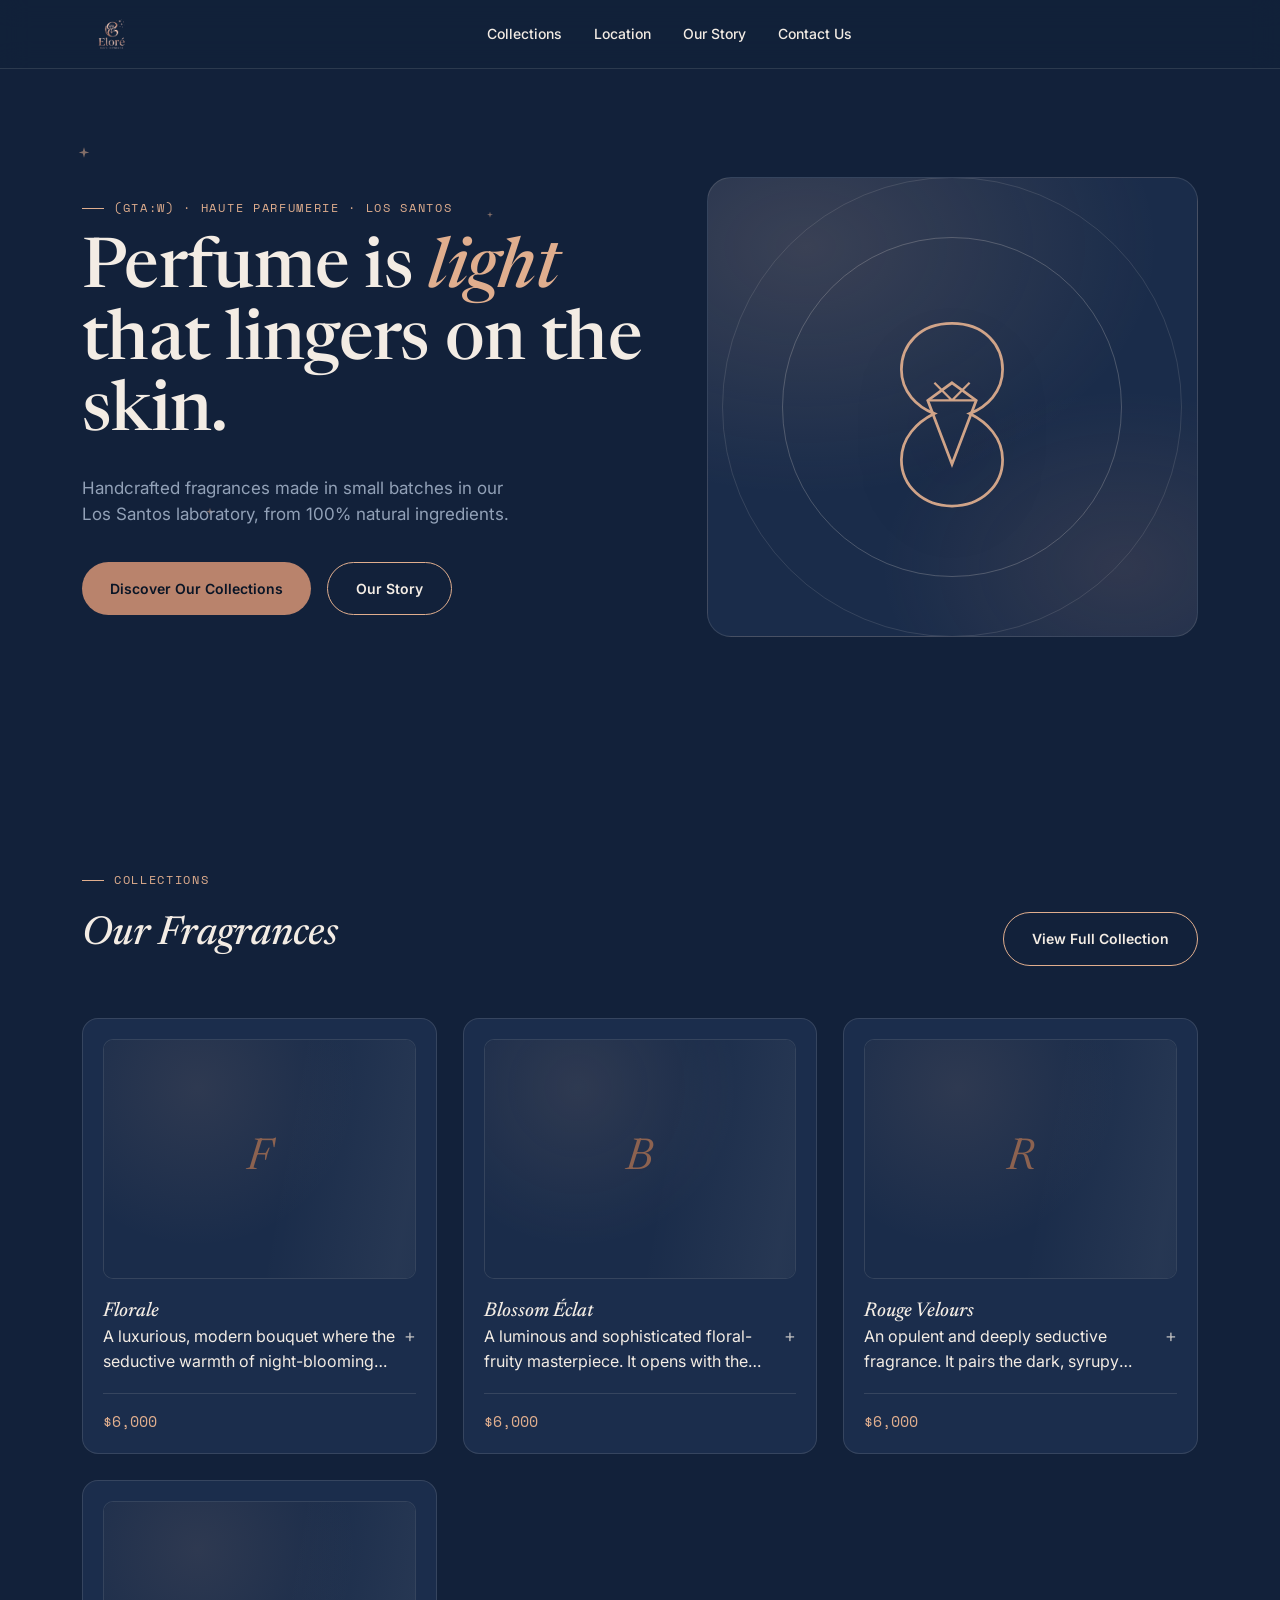
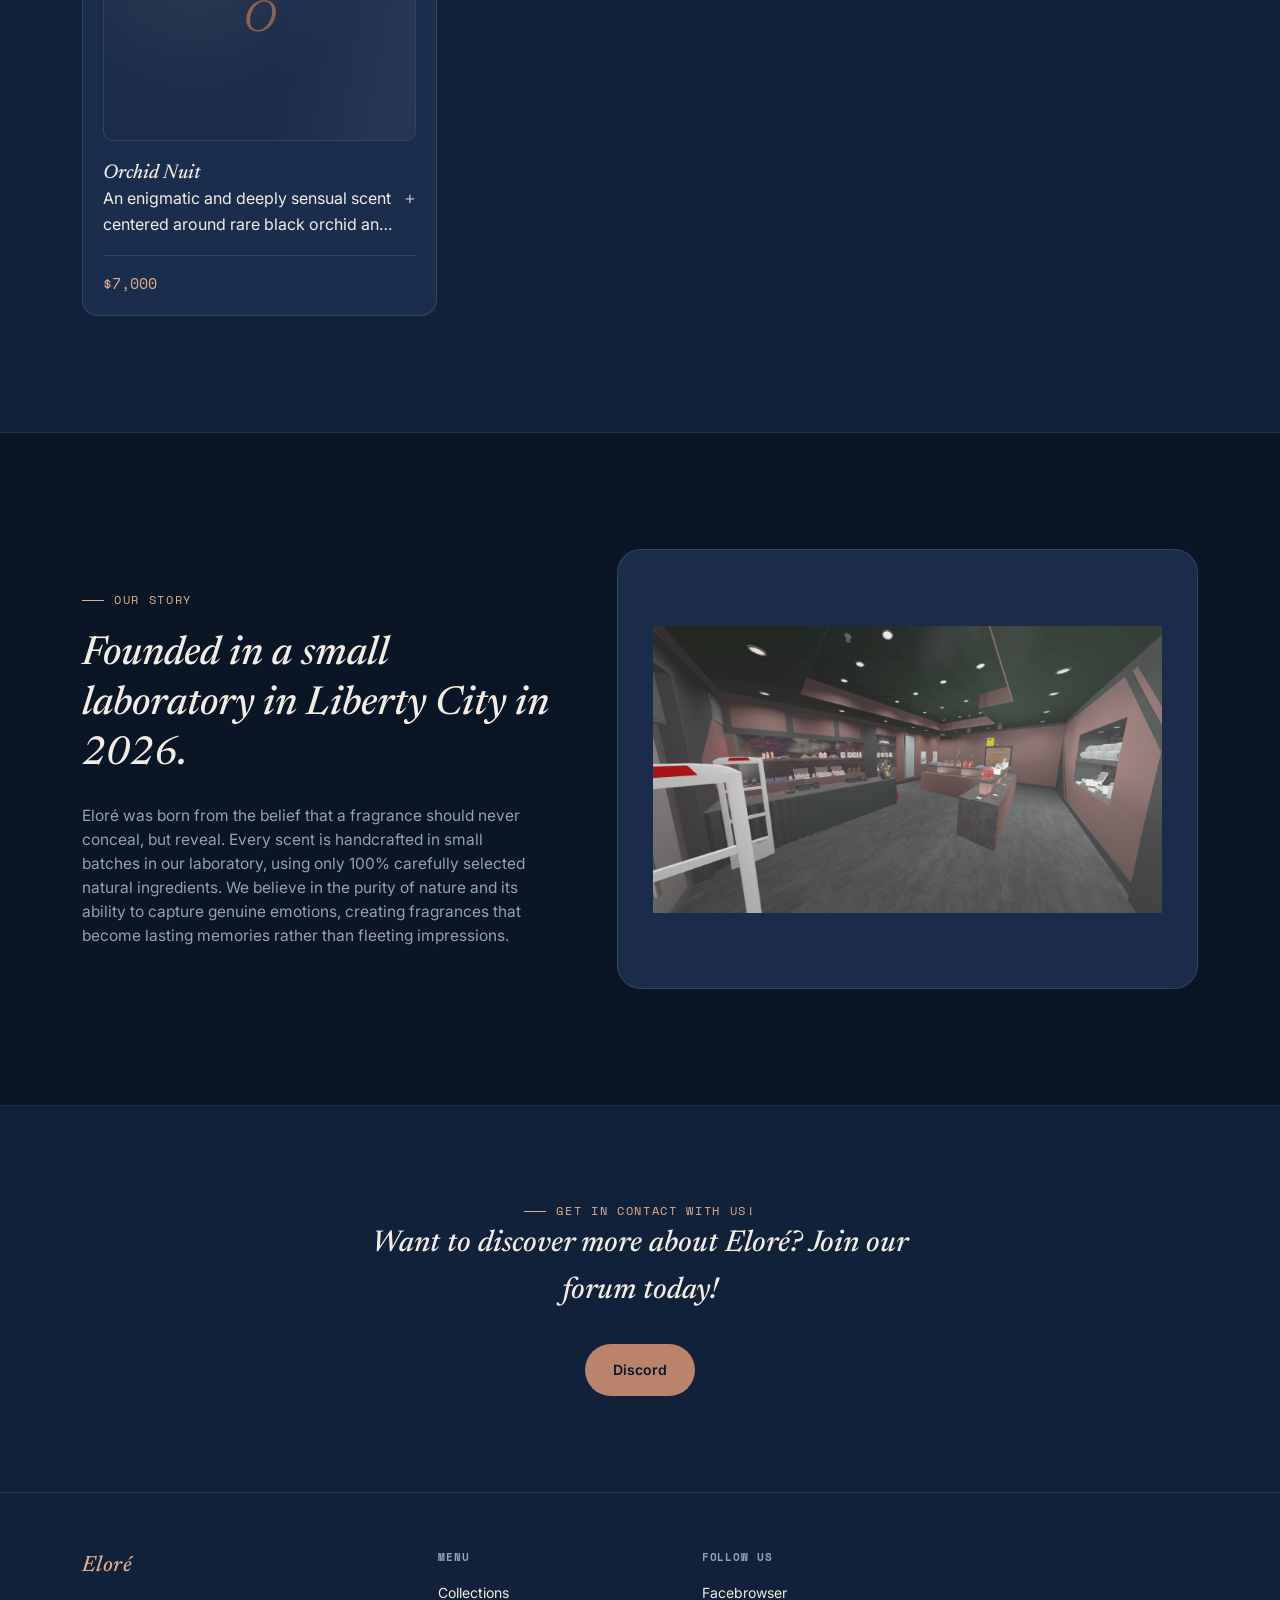
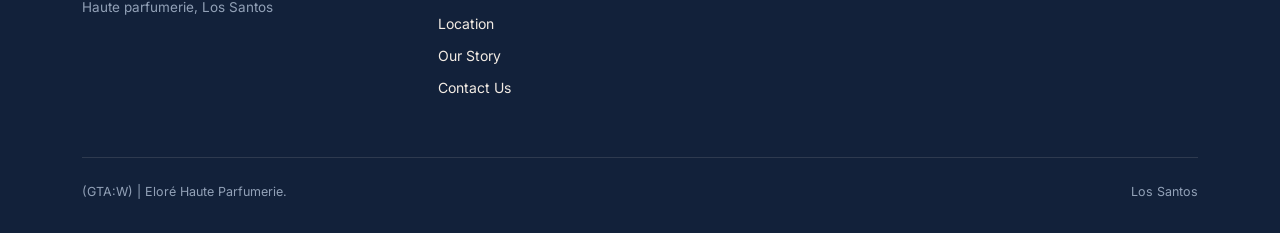
==== index.html @ 115c3287 "Add files via upload" ====
<!DOCTYPE html>
<html lang="en">
<head>
<meta charset="UTF-8">
<meta name="viewport" content="width=device-width, initial-scale=1.0">
<title>Eloré — Haute Parfumerie | GTA:W</title>
<meta name="description" content="Eloré, haute parfumerie in Los Santos.">
<meta property="og:title" content="Eloré — Haute Parfumerie">
<meta property="og:description" content="Eloré, haute parfumerie in Los Santos.">
<meta property="og:image" content="images/hero.png">
<link rel="icon" type="image/png" sizes="32x32" href="images/favicon/favicon-32x32.png">
<link rel="icon" type="image/png" sizes="16x16" href="images/favicon/favicon-16x16.png">
<link rel="shortcut icon" href="images/favicon/favicon.ico">
<link rel="apple-touch-icon" sizes="180x180" href="images/favicon/apple-touch-icon.png">
<link rel="manifest" href="site.webmanifest">
<link rel="preconnect" href="https://fonts.googleapis.com">
<link rel="preconnect" href="https://fonts.gstatic.com" crossorigin>
<link href="https://fonts.googleapis.com/css2?family=Newsreader:ital,wght@0,400;0,500;1,400;1,500&family=Inter:wght@400;500;600&family=Space+Mono:wght@400;700&display=swap" rel="stylesheet">
<link rel="stylesheet" href="css/style.css">
</head>
<body>

<nav class="nav">
  <div class="nav-inner">
    <a class="logo-link" href="index.html">
      <img src="images/logo.png" alt="Eloré Haute Parfumerie" class="logo-img">
    </a>
    <ul class="nav-links">
      <li><a href="collections.html">Collections</a></li>
      <li><a href="location.html">Location</a></li>
      <li><a href="#storia">Our Story</a></li>
      <li><a href="#contatti">Contact Us</a></li>
    </ul>
    <div class="nav-actions">
      <button type="button" class="nav-toggle" aria-label="Menu" aria-expanded="false">
        <svg viewBox="0 0 24 24" fill="none" stroke="currentColor" stroke-width="1.8"><path d="M3 6h18M3 12h18M3 18h18"/></svg>
      </button>
    </div>
  </div>
</nav>

<section class="hero">
  <div class="sparkle-field" aria-hidden="true">
    <span class="sparkle sparkle-1"><svg viewBox="0 0 24 24" fill="currentColor"><path d="M12 2l2 7 7 2-7 2-2 7-2-7-7-2 7-2z"/></svg></span>
    <span class="sparkle sparkle-2"><svg viewBox="0 0 24 24" fill="currentColor"><path d="M12 2l2 7 7 2-7 2-2 7-2-7-7-2 7-2z"/></svg></span>
    <span class="sparkle sparkle-3"><svg viewBox="0 0 24 24" fill="currentColor"><path d="M12 2l2 7 7 2-7 2-2 7-2-7-7-2 7-2z"/></svg></span>
  </div>
  <div class="container hero-inner">
    <div class="hero-copy">
      <span class="eyebrow">(GTA:W) · Haute Parfumerie · Los Santos</span>
      <h1>Perfume is <em>light</em><br>that lingers on the skin.</h1>
      <p>Handcrafted fragrances made in small batches in our Los Santos laboratory, from 100% natural ingredients.</p>
      <div class="hero-actions">
        <a href="collections.html" class="btn btn-primary">Discover Our Collections</a>
        <a href="#storia" class="btn btn-ghost">Our Story</a>
      </div>
    </div>
    <div class="hero-visual">
      <div class="ring ring--a" aria-hidden="true"></div>
      <div class="ring ring--b" aria-hidden="true"></div>
      <svg class="hero-glyph" viewBox="0 0 200 200" fill="none" xmlns="http://www.w3.org/2000/svg" aria-hidden="true">
        <path d="M100 24c-30 0-46 20-46 42 0 20 14 34 30 40-16 8-30 22-30 42 0 24 20 42 46 42s46-18 46-42c0-20-14-34-30-42 16-6 30-20 30-40 0-22-16-42-46-42z" stroke="#E0AE8E" stroke-width="2.5"/>
        <path d="M100 78l22 16-22 58-22-58z" stroke="#E0AE8E" stroke-width="2.5"/>
        <path d="M78 94h44M84 78l16 16-16 0M116 78l-16 16 16 0" stroke="#E0AE8E" stroke-width="2"/>
      </svg>
    </div>
  </div>
</section>

<section class="collection" id="collezione">
  <div class="container">
    <div class="collection-head reveal">
      <div>
        <span class="eyebrow">Collections</span>
        <h2 class="collection-title">Our Fragrances</h2>
      </div>
      <a href="collections.html" class="btn btn-ghost">View Full Collection</a>
    </div>

    <!-- Preview only — full catalogue in collections.html, both read
         the same list from js/products.js -->
    <div class="product-grid" id="productGrid"></div>
  </div>
</section>

<section class="about" id="storia">
  <div class="container about-inner">
    <div>
      <span class="eyebrow">Our Story</span>
      <h2>Founded in a small laboratory in Liberty City in 2026.</h2>
      <p>Eloré was born from the belief that a fragrance should never conceal, but reveal. Every scent is handcrafted in small batches in our laboratory, using only 100% carefully selected natural ingredients. We believe in the purity of nature and its ability to capture genuine emotions, creating fragrances that become lasting memories rather than fleeting impressions.</p>
    </div>
    <div class="image-slot slot-about reveal">
      <img src="images/about.png" alt="Inside the Eloré boutique">
    </div>
  </div>
</section>

<section class="newsletter">
  <div class="container reveal">
    <span class="eyebrow eyebrow-center">Get in contact with us!</span>

    <h2>
      Want to discover more about Eloré?
      Join our forum today!
    </h2>

    <a href="https://discord.gg/XgSGwQNhqN"
       class="btn btn-primary"
       target="_blank"
       rel="noopener noreferrer">
      Discord
    </a>
  </div>
</section>

<footer id="contatti">
  <div class="container">
    <div class="footer-grid">
      <div>
        <span class="logo footer-logo">Eloré</span>
        <p class="footer-location">Haute parfumerie, Los Santos</p>
      </div>
      <div>
        <h4>Menu</h4>
        <ul>
          <li><a href="collections.html">Collections</a></li>
          <li><a href="location.html">Location</a></li>
          <li><a href="#storia">Our Story</a></li>
          <li><a href="#contatti">Contact Us</a></li>
        </ul>
      </div>
      <div>
        <h4>Follow us</h4>
        <ul>
          <li><a href="https://face.gta.world/page/eloreperfumes">Facebrowser</a></li>
        </ul>
      </div>
    </div>
    <div class="footer-bottom">
      <span>(GTA:W) | Eloré Haute Parfumerie.</span>
      <span>Los Santos</span>
    </div>
  </div>
</footer>
<script src="js/products.js"></script>
<script src="js/product-images.js"></script>
<script src="js/render.js"></script>
<script src="js/nav.js"></script>
<script src="js/script.js"></script>
</body>
</html>
---- css/style.css ----
:root{
  --bg: #12213A;
  --bg-deep: #0A1526;
  --bg-warm: #1A2C4A;
  --surface: #1B2D4C;
  --surface-hi: #223759;
  --ink: #F3ECE4;
  --ink-soft: #92A1B7;
  --ink-faint: #6C7A90;
  --rose: #B9836C;
  --rose-deep: #E0AE8E;
  --rose-dim: #8C6250;
  --line: rgba(243,236,228,0.12);
  --line-hi: rgba(243,236,228,0.22);
  --ok: #8FBF9F;
  --err: #D98B7A;

  --display: 'Newsreader', serif;
  --body: 'Inter', sans-serif;
  --mono: 'Space Mono', monospace;

  --radius-sm: 10px;
  --radius: 16px;
  --radius-lg: 24px;
  --ease: cubic-bezier(.22,.75,.28,1);
}

*{ box-sizing: border-box; margin:0; padding:0; }
html{ scroll-behavior: smooth; }
body{
  background: var(--bg);
  color: var(--ink);
  font-family: var(--body);
  line-height: 1.55;
  -webkit-font-smoothing: antialiased;
  overflow-x: hidden;
}
body.lock{ overflow: hidden; }
a{ color: inherit; text-decoration: none; }
img, svg{ display:block; max-width:100%; }
button{ font: inherit; cursor:pointer; border:none; background:none; color: inherit; }
ul{ list-style:none; }
.container{ max-width: 1180px; margin: 0 auto; padding: 0 32px; }
section{ position: relative; }

::selection{ background: var(--rose); color: var(--bg-deep); }
:focus-visible{ outline: 2px solid var(--rose-deep); outline-offset: 3px; border-radius: 4px; }

.eyebrow{
  font-family: var(--mono);
  font-size: 12px;
  letter-spacing: 0.14em;
  text-transform: uppercase;
  color: var(--rose-deep);
  display: flex;
  align-items: center;
  gap: 10px;
}

.eyebrow-center{
  justify-content: center;
}

.eyebrow::before{
  content:'';
  width: 22px; height:1px;
  background: var(--rose-deep);
  display:inline-block;
}

/* ---------- ambient sparkle motif (signature element, echoes the mark) ---------- */
.sparkle-field{ position:absolute; inset:0; pointer-events:none; overflow:hidden; z-index:0; }
.sparkle{
  position:absolute;
  color: var(--rose-deep);
  opacity: .55;
  animation: twinkle 4.5s ease-in-out infinite;
}
.sparkle svg{ width: 100%; height: 100%; }
@keyframes twinkle{
  0%, 100%{ opacity: .18; transform: scale(.85); }
  50%{ opacity: .7; transform: scale(1); }
}

.divider{
  display:block;
  width: 100%;
  height: 46px;
  color: var(--line-hi);
}

/* ---------- IMAGE SLOTS / remote product art ---------- */
.image-slot{
  position: relative;
  width: 100%;
  border-radius: var(--radius-lg);
  border: 1px solid var(--line);
  background: var(--bg-warm);
  overflow: hidden;
  display: flex;
  align-items: center;
  justify-content: center;
}
.image-slot img{
  position: absolute;
  inset: 0;
  width: 100%;
  height: 100%;
  object-fit: contain;
  object-position: center;
  padding: 6%;
  box-sizing: border-box;
}
.image-slot img.art-photo{
  opacity: 0;
  transition: opacity .5s var(--ease);
}
.image-slot img.art-photo.loaded{ opacity: 1; }
.slot-tall{ height: 480px; }
.slot-about{ height: 440px; }
.slot-map{ height: 420px; }

/* product art placeholder (used until the remote image finishes loading, or if a link is missing) */
.art-fallback{
  position: relative;
  z-index: 0;
  width: 100%; height: 100%;
  display:flex; align-items:center; justify-content:center;
  font-family: var(--display);
  font-style: italic;
  font-size: 44px;
  color: var(--rose-dim);
  background:
    radial-gradient(circle at 30% 20%, rgba(224,174,142,0.10), transparent 55%),
    var(--bg-warm);
}
.art-fallback::after{
  content:'';
  position:absolute; inset:0;
  background: linear-gradient(100deg, transparent 30%, rgba(243,236,228,0.06) 50%, transparent 70%);
  background-size: 200% 100%;
  animation: shimmer 2.2s ease-in-out infinite;
}
@keyframes shimmer{
  0%{ background-position: 150% 0; }
  100%{ background-position: -50% 0; }
}
@media (prefers-reduced-motion: reduce){
  .art-fallback::after{ animation: none; }
}

/* ---------- NAV ---------- */
.nav{
  position: sticky; top:0; z-index: 100;
  background: rgba(18,33,58,0.82);
  backdrop-filter: blur(14px);
  -webkit-backdrop-filter: blur(14px);
  border-bottom: 1px solid var(--line);
  transition: border-color .3s ease, box-shadow .3s ease;
}
.nav.scrolled{ box-shadow: 0 12px 30px rgba(5,10,20,0.28); border-bottom-color: var(--line-hi); }
.nav-inner{
  display:flex; align-items:center; justify-content:space-between;
  gap: 20px;
  padding: 12px 32px;
  max-width: 1180px; margin:0 auto;
}
.logo-link{ display:flex; align-items:center; gap:10px; }
.logo-img{ height: 44px; width: auto; }
.logo{
  font-family: var(--display);
  font-style: italic;
  font-size: 24px;
  font-weight: 500;
  letter-spacing: 0.02em;
  color: var(--rose-deep);
}
.nav-links{
  display:flex; align-items:center; gap: 32px;
  font-size: 14px;
  font-weight: 500;
}
.nav-links a{ position: relative; padding-bottom: 4px; }
.nav-links a::after{
  content:'';
  position:absolute; left:0; bottom:0;
  width:0; height:1px;
  background: var(--rose-deep);
  transition: width 0.25s var(--ease);
}
.nav-links a:hover::after{ width:100%; }
.nav-actions{ display:flex; align-items:center; gap: 10px; }

/* cart trigger */
.cart-btn{
  position: relative;
  display:flex; align-items:center; justify-content:center;
  width: 40px; height: 40px;
  border-radius: 100px;
  border: 1px solid var(--line-hi);
  transition: border-color .2s ease, background .2s ease;
}
.cart-btn:hover{ border-color: var(--rose-deep); background: var(--surface); }
.cart-btn svg{ width:17px; height:17px; }
.cart-count{
  position:absolute; top:-6px; right:-6px;
  min-width: 18px; height:18px; padding: 0 4px;
  border-radius: 100px;
  background: var(--rose);
  color: var(--bg-deep);
  font-family: var(--mono);
  font-size: 10px; font-weight:700;
  display:flex; align-items:center; justify-content:center;
  transform: scale(0); transition: transform .25s var(--ease);
}
.cart-count.show{ transform: scale(1); }
.nav-toggle{ display:none; }

/* ---------- HERO ---------- */
.hero{
  padding: 108px 0 76px;
  overflow: hidden;
}
.hero-inner{
  position: relative;
  display:grid;
  grid-template-columns: 1.08fr 0.92fr;
  gap: 48px;
  align-items:center;
}
.hero-copy{ position: relative; z-index: 1; }
.hero-mark{
  display:inline-flex; align-items:center; gap:9px;
  margin-bottom: 22px;
}
.hero-mark img{ height: 30px; width:auto; opacity:.92; }
.hero-copy h1{
  font-family: var(--display);
  font-weight: 500;
  font-size: clamp(42px, 5.4vw, 74px);
  line-height: 1.03;
  letter-spacing: -0.01em;
  margin: 18px 0 26px;
}
.hero-copy h1 em{ font-style: italic; color: var(--rose-deep); }
.hero-copy p{
  font-size: 17px;
  color: var(--ink-soft);
  max-width: 440px;
  margin-bottom: 34px;
}
.hero-actions{ display:flex; gap:16px; flex-wrap:wrap; }

.hero-visual{
  position: relative;
  height: 460px;
  border-radius: var(--radius-lg);
  border: 1px solid var(--line);
  background:
    radial-gradient(120% 90% at 20% 15%, rgba(224,174,142,0.16), transparent 60%),
    radial-gradient(90% 70% at 85% 85%, rgba(185,131,108,0.14), transparent 55%),
    var(--bg-warm);
  overflow: hidden;
  display:flex; align-items:center; justify-content:center;
}
.hero-visual .hero-glyph{ width: 46%; max-width: 220px; opacity: .92; filter: drop-shadow(0 18px 40px rgba(0,0,0,0.35)); }
.hero-visual .ring{
  position:absolute;
  border: 1px solid var(--line-hi);
  border-radius: 50%;
}
.hero-visual .ring--a{ width: 340px; height: 340px; }
.hero-visual .ring--b{ width: 460px; height: 460px; border-color: var(--line); }

/* ---------- BUTTONS ---------- */
.btn{
  display:inline-flex; align-items:center; justify-content:center; gap:9px;
  padding: 15px 28px;
  border-radius: 100px;
  font-size: 14px; font-weight: 600;
  transition: transform 0.2s var(--ease), box-shadow 0.2s var(--ease), background .2s ease, border-color .2s ease;
}
.btn:hover{ transform: translateY(-2px); }
.btn:active{ transform: translateY(0); }
.btn-primary{ background: var(--rose); color: var(--bg-deep); }
.btn-primary:hover{ box-shadow: 0 10px 24px rgba(185,131,108,0.35); }
.btn-primary:disabled{ opacity:.55; cursor:not-allowed; transform:none; box-shadow:none; }
.btn-ghost{ border: 1px solid var(--rose-deep); color: var(--ink); }
.btn-ghost:hover{ background: rgba(224,174,142,0.08); }
.btn-sm{ padding: 10px 18px; font-size: 13px; }
.btn-block{ width:100%; }

/* ---------- COLLECTION ---------- */
.collection{ padding: 116px 0; }
.collection-head{
  display:flex; justify-content:space-between; align-items:flex-end;
  margin-bottom: 52px; gap: 24px; flex-wrap:wrap;
}
.collection-title{
  font-family: var(--display); font-weight:500; font-style: italic;
  font-size: clamp(28px,3.6vw,40px); margin-top:14px;
}
.filters{ display:flex; gap:10px; font-size:13px; font-family: var(--mono); flex-wrap: wrap; }
.filter-btn{
  padding: 8px 16px; border-radius:100px; border:1px solid var(--line);
  color: var(--ink-soft);
  transition: all .2s ease;
}
.filter-btn.active, .filter-btn:hover{
  border-color: var(--rose-deep); color: var(--ink); background: var(--surface);
}

/* ---------- PRICE FILTER ---------- */
.price-filter{
  display:flex; align-items:center; flex-wrap:wrap;
  gap: 20px;
  margin: -26px 0 40px;
  padding: 22px 26px;
  background: var(--surface);
  border: 1px solid var(--line);
  border-radius: var(--radius);
}
.price-filter-form{ display:flex; align-items:flex-end; gap: 14px; flex-wrap: wrap; }
.price-field{ display:flex; flex-direction:column; gap: 6px; }
.price-field label{
  font-family: var(--mono); font-size: 11px; letter-spacing: 0.08em;
  text-transform: uppercase; color: var(--ink-soft);
}
.price-field input{
  width: 110px; padding: 11px 14px; border-radius: 100px;
  border: 1px solid var(--line); background: var(--bg-warm);
  color: var(--ink); font-family: var(--body); font-size: 14px;
}
.price-field input:focus-visible{ outline: 2px solid var(--rose-deep); outline-offset: 2px; }
.price-field input::placeholder{ color: var(--ink-soft); }
.price-sep{ color: var(--ink-soft); padding-bottom: 11px; }
.price-apply, .price-reset{ padding: 11px 22px; font-size: 13px; }
.price-count{ font-family: var(--mono); font-size: 12px; color: var(--ink-soft); margin-left: auto; }
@media (max-width: 700px){
  .price-filter{ margin-top: 4px; }
  .price-count{ margin-left: 0; width: 100%; }
}

.product-grid{ display:grid; grid-template-columns: repeat(3, 1fr); gap: 26px; }
.product-card{
  position: relative;
  background: var(--surface);
  border: 1px solid var(--line);
  border-radius: var(--radius);
  padding: 20px;
  display:flex; flex-direction:column;
  transition: transform .3s var(--ease), box-shadow .3s var(--ease), border-color .3s ease;
}
.product-card:hover{
  transform: translateY(-5px);
  box-shadow: 0 20px 40px rgba(4,9,18,0.32);
  border-color: var(--line-hi);
}
.product-card .card-visual{ height: 240px; margin-bottom: 20px; border-radius: var(--radius-sm); }
.product-card .card-top{ display:flex; align-items:flex-start; justify-content:space-between; gap:10px; }
.product-card h3{
  font-family: var(--display); font-style: italic;
  font-size: 20px; font-weight: 500; line-height:1.25;
}
.product-card .fam{
  font-family: var(--mono); font-size: 10.5px; color: var(--rose-deep);
  text-transform: uppercase; letter-spacing: 0.08em; margin: 6px 0 10px;
}
.product-card p.desc{
  font-size: 13.5px; color: var(--ink-soft);
  display: -webkit-box; -webkit-line-clamp: 3; -webkit-box-orient: vertical; overflow: hidden;
}
.product-card .card-foot{
  display:flex; align-items:center; justify-content:space-between; gap: 12px;
  margin-top: 18px; padding-top: 16px; border-top: 1px solid var(--line);
}
.product-card .price-tag{ font-family: var(--mono); font-size: 15px; color: var(--rose-deep); }
.add-btn{
  display:flex; align-items:center; gap:7px;
  padding: 9px 15px;
  border-radius: 100px;
  border: 1px solid var(--line-hi);
  font-size: 12.5px; font-weight: 600;
  transition: border-color .2s ease, background .2s ease, transform .2s ease;
}
.add-btn:hover{ border-color: var(--rose-deep); background: var(--bg-warm); }
.add-btn.added{ border-color: var(--ok); color: var(--ok); }
.add-btn svg{ width:13px; height:13px; }

/* ---------- LOCATION ---------- */
.location-hero{ padding: 178px 0 60px; }
.location-hero .eyebrow{ margin-bottom: 14px; }
.location-hero h1{
  font-family: var(--display); font-weight: 500; font-style: italic;
  font-size: clamp(34px, 4.6vw, 56px); line-height: 1.08; max-width: 720px;
}
.location-hero p{ color: var(--ink-soft); font-size: 16px; max-width: 520px; margin-top: 20px; }

.location-main{ padding: 20px 0 120px; }
.location-grid{ display:grid; grid-template-columns: 1fr 1fr; gap: 48px; align-items:start; }

.location-details{ display:flex; flex-direction:column; gap: 34px; }
.location-block{ border-top: 1px solid var(--line); padding-top: 22px; }
.location-block h3{
  font-family: var(--display); font-style: italic; font-weight: 500;
  font-size: 22px; margin-bottom: 14px;
}
.location-block p{ color: var(--ink-soft); font-size: 15px; line-height: 1.7; }

@media (max-width: 900px){
  .location-grid{ grid-template-columns: 1fr; }
  .slot-map{ height: 320px; }
}

/* ---------- ABOUT ---------- */
.about{
  background: var(--bg-deep);
  border-top: 1px solid var(--line);
  border-bottom: 1px solid var(--line);
  padding: 116px 0;
}
.about-inner{ display:grid; grid-template-columns: 0.9fr 1.1fr; gap: 60px; align-items:center; }
.about h2{
  font-family: var(--display); font-style: italic; font-weight: 500;
  font-size: clamp(28px,3.6vw,40px); line-height: 1.25; margin: 20px 0 24px;
}
.about p{ color: var(--ink-soft); font-size: 15.5px; max-width: 460px; }

/* ---------- NEWSLETTER ---------- */
.newsletter{ padding: 96px 0; text-align:center; }
.newsletter h2{
  font-family: var(--display); font-size: clamp(22px,3.6vw,30px);
  font-weight: 500; font-style: italic;
  max-width: 560px; margin: 0 auto 30px;
}
.nl-form{ display:flex; justify-content:center; gap:12px; }

/* ---------- FOOTER ---------- */
footer{ border-top: 1px solid var(--line); padding: 56px 0 32px; }
.footer-grid{ display:grid; grid-template-columns: 1.4fr 1fr 1fr 1fr; gap: 30px; margin-bottom: 48px; }
.footer-grid h4{
  font-family: var(--mono); font-size: 11px; text-transform: uppercase;
  letter-spacing: 0.08em; color: var(--ink-soft); margin-bottom: 16px;
}
.footer-grid ul li{ margin-bottom: 10px; font-size: 14px; }
.footer-grid ul li a:hover{ color: var(--rose-deep); }
.footer-bottom{
  display:flex; justify-content:space-between; align-items:center;
  font-size: 12.5px; color: var(--ink-soft);
  padding-top: 24px; border-top: 1px solid var(--line);
  flex-wrap: wrap; gap: 10px;
}

/* ---------- CART DRAWER ---------- */
.overlay{
  position: fixed; inset:0; background: rgba(6,11,20,0.6);
  opacity:0; pointer-events:none; transition: opacity .3s ease;
  z-index: 200;
}
.overlay.show{ opacity:1; pointer-events:auto; }

.drawer{
  position: fixed; top:0; right:0; bottom:0;
  width: min(420px, 100vw);
  background: var(--bg-deep);
  border-left: 1px solid var(--line-hi);
  z-index: 201;
  display:flex; flex-direction:column;
  transform: translateX(100%);
  transition: transform .35s var(--ease);
}
.drawer.show{ transform: translateX(0); }
.drawer-head{
  display:flex; align-items:center; justify-content:space-between;
  padding: 22px 24px; border-bottom: 1px solid var(--line);
}
.drawer-head h2{ font-family: var(--display); font-style: italic; font-size: 22px; font-weight:500; }
.drawer-close{
  width: 34px; height:34px; display:flex; align-items:center; justify-content:center;
  border-radius: 100px; border: 1px solid var(--line);
}
.drawer-close:hover{ border-color: var(--rose-deep); }
.drawer-close svg{ width:14px; height:14px; }

.drawer-body{ flex:1; overflow-y:auto; padding: 8px 24px; }
.drawer-empty{
  height:100%; display:flex; flex-direction:column; align-items:center; justify-content:center;
  text-align:center; gap:10px; color: var(--ink-soft); padding: 40px 0;
}
.drawer-empty svg{ width:34px; height:34px; opacity:.5; margin-bottom:6px; }

.line-item{
  display:grid; grid-template-columns: 56px 1fr auto; gap: 14px;
  align-items:center; padding: 16px 0; border-bottom: 1px solid var(--line);
}
.line-item .li-thumb{
  width:56px; height:56px; border-radius: 10px; overflow:hidden;
  border: 1px solid var(--line); background: var(--bg-warm);
  display:flex; align-items:center; justify-content:center;
}
.line-item .li-thumb img{ width:100%; height:100%; object-fit:cover; }
.line-item .li-thumb .art-fallback{ font-size: 18px; }
.li-name{ font-size: 14px; font-weight: 600; }
.li-price{ font-family: var(--mono); font-size: 12px; color: var(--ink-soft); margin-top: 3px; }
.li-qty{ display:flex; align-items:center; gap: 8px; margin-top:8px; }
.qty-btn{
  width:22px; height:22px; border-radius:6px; border:1px solid var(--line);
  display:flex; align-items:center; justify-content:center; font-size:13px;
}
.qty-btn:hover{ border-color: var(--rose-deep); }
.li-qty span{ font-family: var(--mono); font-size: 12.5px; min-width: 14px; text-align:center; }
.li-remove{ justify-self:end; align-self:start; color: var(--ink-faint); font-size:12px; }
.li-remove:hover{ color: var(--err); }
.li-total{ font-family: var(--mono); font-size: 13.5px; text-align:right; }

.drawer-foot{ padding: 20px 24px 26px; border-top: 1px solid var(--line); }
.drawer-subtotal{ display:flex; justify-content:space-between; font-size:14px; margin-bottom: 6px; }
.drawer-subtotal strong{ font-family: var(--mono); color: var(--rose-deep); font-size:16px; }
.drawer-note{ font-size: 12px; color: var(--ink-faint); margin: 10px 0 16px; line-height:1.6; }

.checkout-form{ display:flex; flex-direction:column; gap: 10px; margin-bottom: 16px; }
.cf-row{ display:flex; gap: 10px; }
.checkout-form input{
  width: 100%; padding: 11px 14px; border-radius: 10px;
  border: 1px solid var(--line); background: var(--bg-warm);
  color: var(--ink); font-family: var(--body); font-size: 13.5px;
}
.checkout-form input::placeholder{ color: var(--ink-faint); }
.checkout-form input:focus-visible{ outline: 2px solid var(--rose-deep); outline-offset: 1px; }
.checkout-form input.invalid{ border-color: var(--err); }

.checkout-btn{ display:flex; }
.checkout-status{ font-size: 12.5px; margin-top: 10px; text-align:center; color: var(--ink-soft); }
.checkout-status.err{ color: var(--err); }

/* toast */
.toast{
  position: fixed; bottom: 28px; left:50%;
  transform: translate(-50%, 140%);
  background: var(--rose); color: var(--bg-deep);
  padding: 14px 24px; border-radius: 100px;
  font-size: 13px; font-weight:500;
  display:flex; align-items:center; gap:10px;
  transition: transform .35s var(--ease);
  z-index: 300;
}
.toast.show{ transform: translate(-50%, 0); }

/* reveal */
.reveal{ opacity:0; transform: translateY(24px); transition: opacity .7s var(--ease), transform .7s var(--ease); }
.reveal.in{ opacity:1; transform: translateY(0); }

@media (prefers-reduced-motion: reduce){
  *, *::before, *::after{ animation-duration: 0.001ms !important; transition-duration: 0.001ms !important; }
  html{ scroll-behavior:auto; }
}

/* ---------- RESPONSIVE ---------- */
@media (max-width: 900px){
  .hero-inner, .about-inner{ grid-template-columns: 1fr; }
  .hero-visual{ order:-1; height: 320px; }
  .product-grid{ grid-template-columns: repeat(2,1fr); }
  .footer-grid{ grid-template-columns: 1fr 1fr; }
  .nav-links{
    position: fixed; top: 69px; left:0; right:0;
    flex-direction: column; align-items:flex-start; gap: 2px;
    background: var(--bg-deep); border-bottom: 1px solid var(--line);
    padding: 10px 32px 18px;
    transform: translateY(-8px); opacity:0; pointer-events:none;
    transition: transform .25s var(--ease), opacity .25s ease;
  }
  .nav-links.open{ transform: translateY(0); opacity:1; pointer-events:auto; }
  .nav-links li{ width:100%; padding: 12px 0; border-bottom: 1px solid var(--line); }
  .nav-toggle{
    display:flex; align-items:center; justify-content:center;
    width:40px; height:40px; border-radius:100px; border:1px solid var(--line-hi);
  }
  .nav-toggle svg{ width:16px; height:16px; }
}
@media (max-width: 560px){
  .product-grid{ grid-template-columns: 1fr; }
  .hero-actions .btn{ flex:1; justify-content:center; }
  .drawer{ width: 100vw; }
}

/* ---------- CHECKOUT STATUS PAGE (checkout-complete.html) ---------- */
.status-wrap{ min-height:80vh; display:flex; align-items:center; justify-content:center; padding:32px; }
.status-card{
  max-width: 440px; width:100%; text-align:center;
  background: var(--surface); border:1px solid var(--line); border-radius: var(--radius-lg);
  padding: 48px 36px;
}
.status-icon{ width:56px; height:56px; margin:0 auto 22px; border-radius:100px; display:flex; align-items:center; justify-content:center; }
.status-icon svg{ width:24px; height:24px; }
.status-icon.ok{ background: rgba(143,191,159,0.14); color: var(--ok); }
.status-icon.pending{ background: rgba(224,174,142,0.14); color: var(--rose-deep); }
.status-icon.err{ background: rgba(217,139,122,0.14); color: var(--err); }
.status-card h1{ font-family: var(--display); font-style:italic; font-weight:500; font-size:26px; margin-bottom:12px; }
.status-card p{ color: var(--ink-soft); font-size:14.5px; margin-bottom: 26px; }

.collection{
  padding-top: 158px;
}

.footer-logo{
  font-size: 22px;
}

.footer-location{
  margin-top: 14px;
  font-size: 13.5px;
  color: var(--ink-soft);
  max-width: 220px;
}

.drawer-foot-hidden{
  display: none;
}

.drawer-empty-note{
  font-size: 12.5px;
}

.cart-line-right {
  display: flex;
  flex-direction: column;
  align-items: flex-end;
  gap: 10px;
}

.sparkle-1 {
  top: 12%;
  left: 6%;
  width: 14px;
  height: 14px;
  animation-delay: .2s;
}

.sparkle-2 {
  top: 22%;
  left: 38%;
  width: 8px;
  height: 8px;
  animation-delay: 1.4s;
}

.sparkle-3 {
  top: 68%;
  left: 16%;
  width: 10px;
  height: 10px;
  animation-delay: .8s;
}

.desc-toggle {
  width: 100%;
  padding: 0;
  margin: 0;
  border: 0;
  background: transparent;
  color: inherit;
  font: inherit;
  text-align: left;

  display: flex;
  align-items: flex-start;
  gap: 8px;

  /* FIX: allow text selection */
  user-select: text;
  -webkit-user-select: text;
  cursor: text;
}

.desc-toggle .desc {
  flex: 1;
  min-width: 0;

  user-select: text;
  -webkit-user-select: text;

  display: -webkit-box;
  -webkit-box-orient: vertical;
  -webkit-line-clamp: 2;
  overflow: hidden;

  line-height: 1.6;
}

.desc-toggle.expanded .desc {
  display: block;
  overflow: visible;
}

.desc-icon {
  flex: 0 0 auto;
  font-size: 18px;
  line-height: 1.35;
  font-weight: 400;
  opacity: .7;
  transition: transform .2s ease, opacity .2s ease;

  /* Don't interfere with selecting text */
  user-select: none;
  -webkit-user-select: none;
}

.desc-toggle:hover .desc-icon {
  opacity: 1;
}

.desc-toggle.expanded .desc-icon {
  transform: rotate(0deg);
}



/* ---------- RESPONSIVE ---------- */

@media (max-width: 900px){






}

@media (max-width: 560px){








}
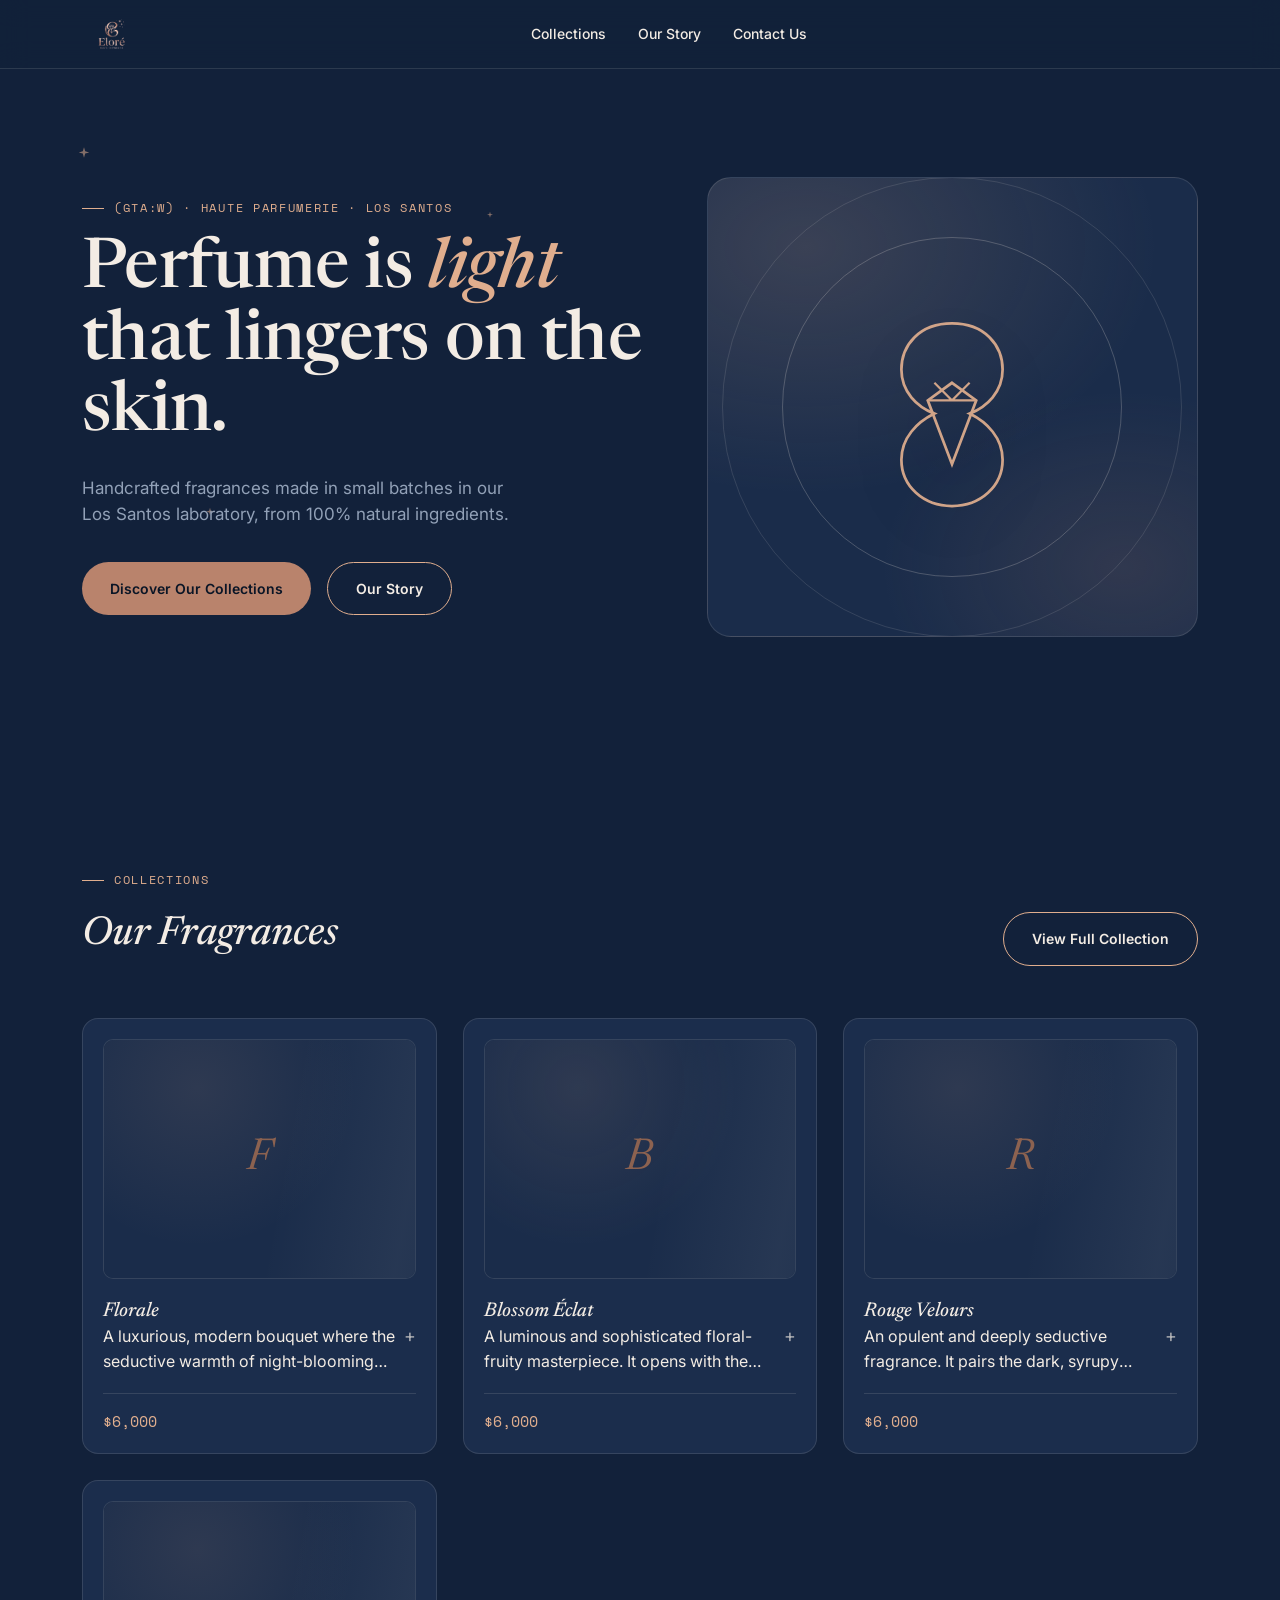
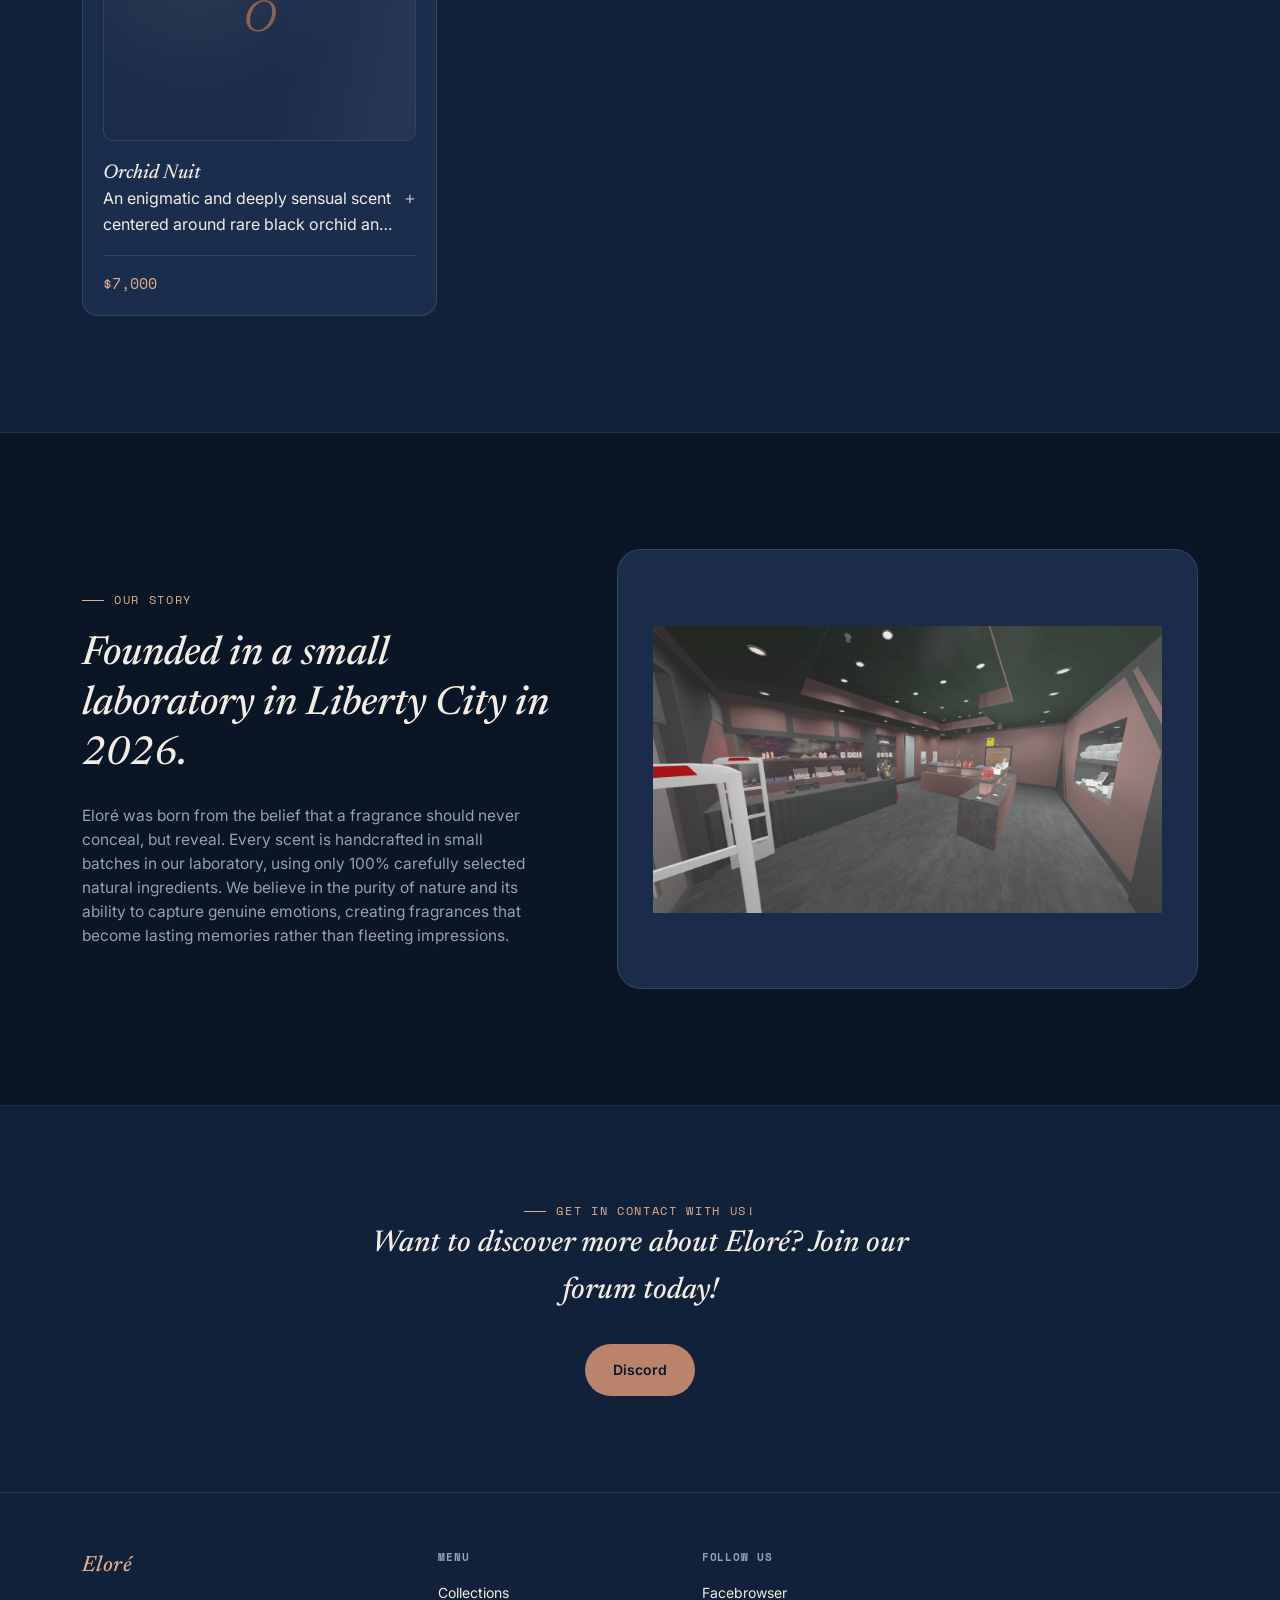
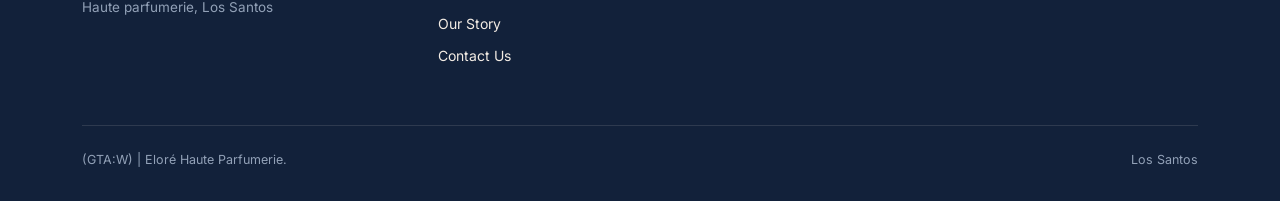
==== commit 2c9fab47: "Update index.html" ====
--- a/index.html
+++ b/index.html
@@ -27,7 +27,6 @@
     </a>
     <ul class="nav-links">
       <li><a href="collections.html">Collections</a></li>
-      <li><a href="location.html">Location</a></li>
       <li><a href="#storia">Our Story</a></li>
       <li><a href="#contatti">Contact Us</a></li>
     </ul>
@@ -125,7 +124,6 @@
         <h4>Menu</h4>
         <ul>
           <li><a href="collections.html">Collections</a></li>
-          <li><a href="location.html">Location</a></li>
           <li><a href="#storia">Our Story</a></li>
           <li><a href="#contatti">Contact Us</a></li>
         </ul>
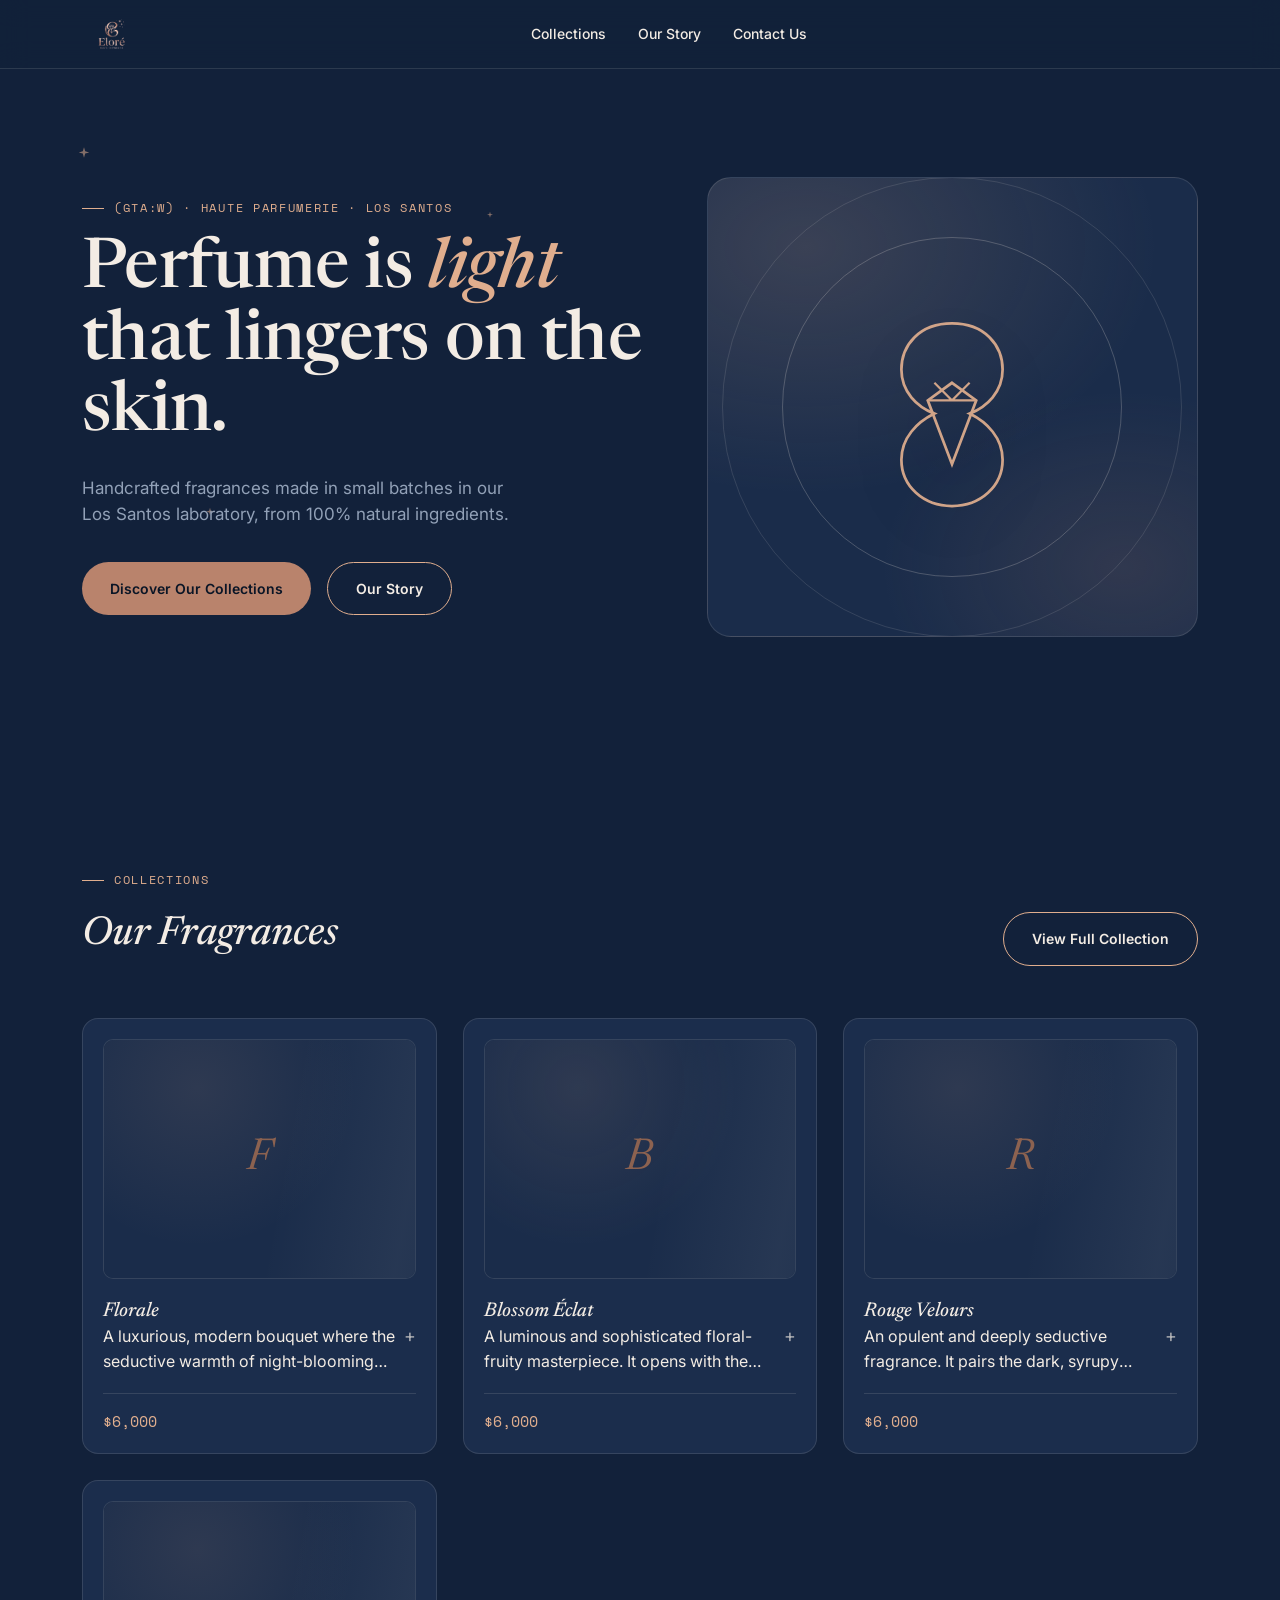
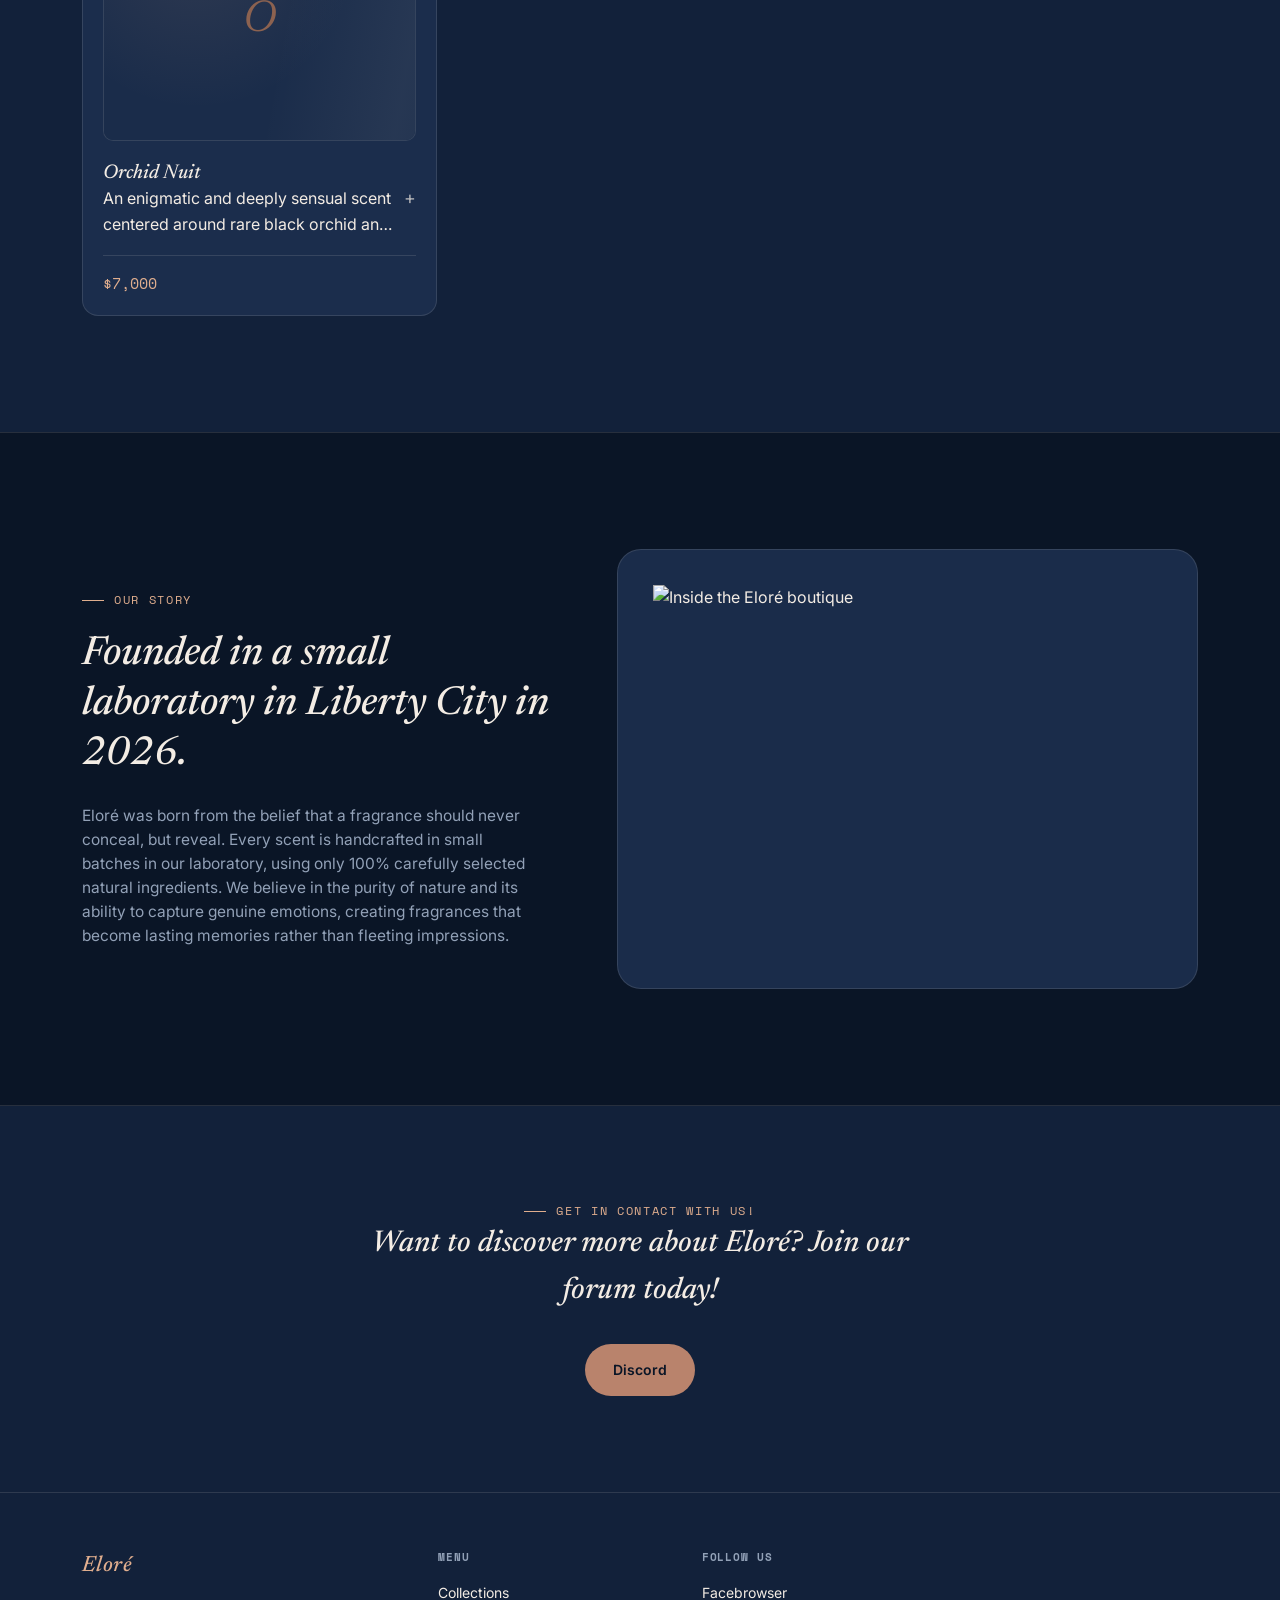
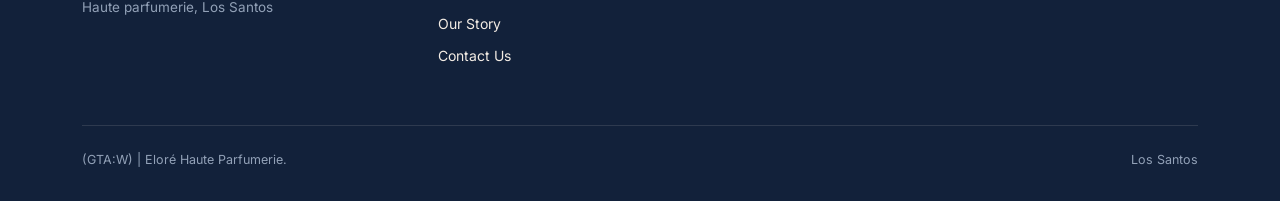
==== commit e181163b: "Update index.html" ====
--- a/index.html
+++ b/index.html
@@ -90,7 +90,7 @@
       <p>Eloré was born from the belief that a fragrance should never conceal, but reveal. Every scent is handcrafted in small batches in our laboratory, using only 100% carefully selected natural ingredients. We believe in the purity of nature and its ability to capture genuine emotions, creating fragrances that become lasting memories rather than fleeting impressions.</p>
     </div>
     <div class="image-slot slot-about reveal">
-      <img src="images/about.png" alt="Inside the Eloré boutique">
+      <img src="images/aboutnew.png" alt="Inside the Eloré boutique">
     </div>
   </div>
 </section>
